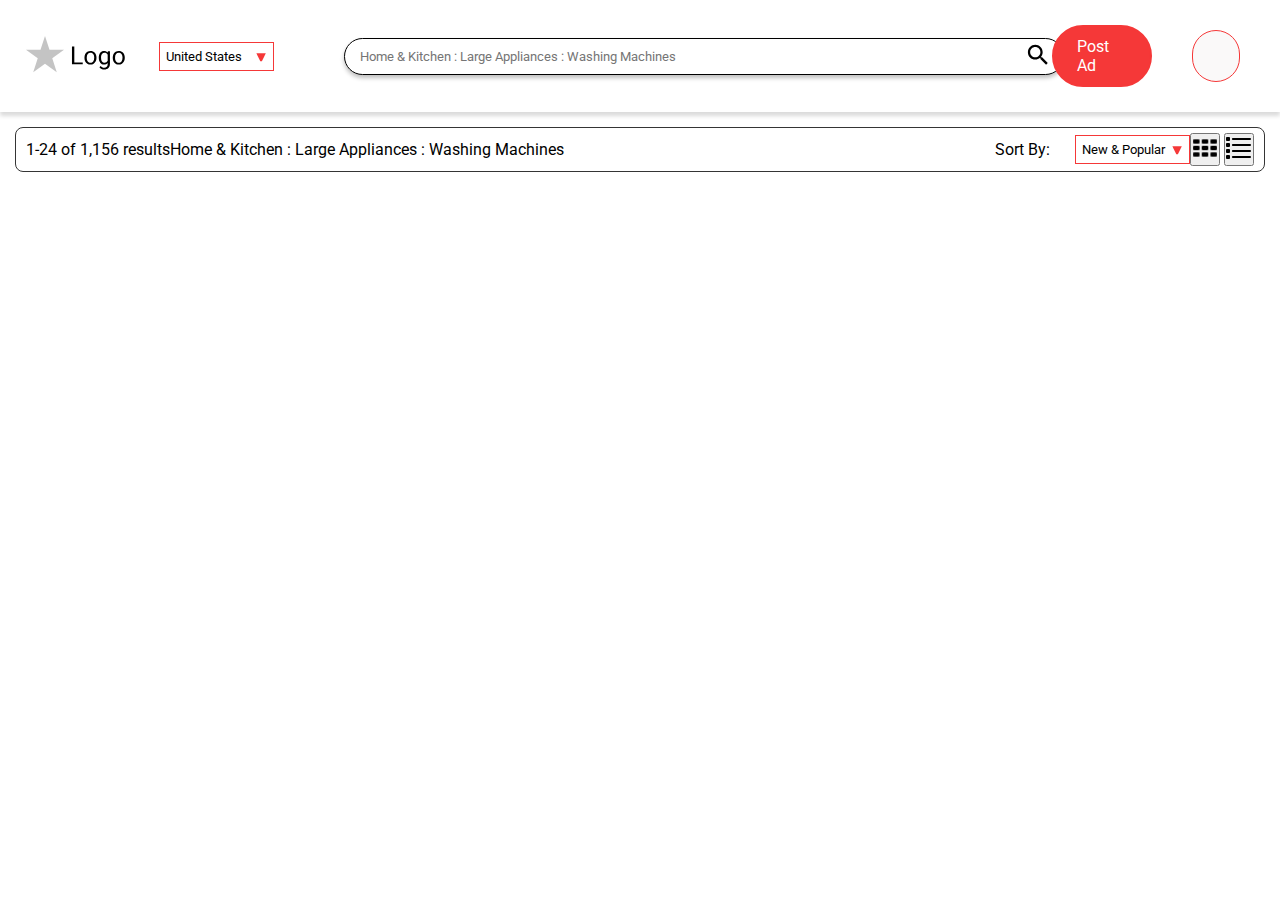
==== searchResults.html @ 64ab6a99 "first commit" ====
<!DOCTYPE html>
<html lang="en">

<head>
    <meta charset="UTF-8">
    <meta http-equiv="X-UA-Compatible" content="IE=edge">
    <meta name="viewport" content="width=device-width, initial-scale=1.0">
    <title>Search Results</title>


    <link rel="stylesheet" href="./css/utils.css">
    <link rel="stylesheet" href="./css/searchResults.css">
</head>

<body>
    <nav>
        <div class="leftNav">
            <img src="./img/logo.svg"></img>
            <select class="countryDrop" id="countries" name="countries">
                <option value="US">United States</option>
                <option value="example">Example</option>
            </select>
        </div>

        <div class="search">
            <input type="text" class="searchBar"
                placeholder="Home & Kitchen : Large Appliances : Washing Machines"></input>
            <button type="submit" class="searchIcon">
                <img src="./img/searchBtn.svg"></img>
            </button>
        </div>

        <div class="navBtn">
            <a href="./postAd.html" class="postAd">Post Ad</a>
            <div class="pfp"></div>
        </div>
    </nav>

    <section class="brief">
        <div class="left">
            <div class="noOfResults">1-24 of 1,156 results</div>
            <div class="searchText">Home & Kitchen : Large Appliances : Washing Machines</div>
        </div>

        <div class="right">
            <div class="sort">
                <p>Sort By:</p>
                <select class="countryDrop sortDrop" name="sortResults" id="sortResults">
                    <option value="newPop">New & Popular</option>
                </select>
            </div>
            <div class="sortBtn">
                <button class="gridSort"><img src="./img/gridSort.svg"></button>
                <button class="listSort"><img src="./img/listSort.svg"></button>
            </div>
        </div>
    </section>

    <main>
        <div class="filters"></div>
        <div class="results"></div>
    </main>
</body>

</html>
---- css/utils.css ----
@import url("https://fonts.googleapis.com/css2?family=Roboto&display=swap");
@import url("https://fonts.googleapis.com/css2?family=Open+Sans&display=swap");
@import url("https://fonts.googleapis.com/css2?family=Roboto+Slab&display=swap");

:root {
  --red: #f53838;
  --blue: #3e5abe;
}
* {
  margin: 0;
  padding: 0;
  font-family: "Roboto", sans-serif;
}

::-webkit-scrollbar-track {
  box-shadow: inset 0 0 6px rgba(0, 0, 0, 0.3);
  background-color: #f5f5f5;
}
::-webkit-scrollbar {
  width: 9px;
  background-color: #f5f5f5;
}
::-webkit-scrollbar-thumb {
  border-radius: 50px;
  background-color: gray;
}
::-webkit-scrollbar-thumb:hover {
  background-color: #d42222;
}

nav {
  padding: 25px;
  display: flex;
  align-items: center;
  justify-content: space-between;
  box-shadow: 0px 4px 4px #00000025;
}

.leftNav {
  display: flex;
  align-items: center;
  justify-content: center;
}

.countryDrop::-ms-expand {
  display: none;
}

.countryDrop {
  -webkit-appearance: none;
  -moz-appearance: none;
  appearance: none;

  margin-left: 25px;
  width: 115px;
  outline: 0;
  cursor: pointer;
  padding: 6px;
  border-color: var(--red);
  border-width: 1px;
  background: url("../img/dropArrow.svg") no-repeat right;
  background-position-x: 96px;
  background-position-y: 10px;
}
---- css/searchResults.css ----
.search {
  display: flex;
  align-items: center;
  justify-content: center;
  margin-left: 70px;
}

.searchBar {
  width: 720px;
  padding: 10px 15px;
  border: 1px solid #000000;
  box-sizing: border-box;
  box-shadow: 0px 3px 4px rgba(0, 0, 0, 0.25);
  border-radius: 25px;
}

.searchBar:focus {
  outline: none;
  border-radius: 25px;
  box-shadow: 0px 2px 2px var(--red);
}

.searchIcon {
  background: transparent;
  border: none;
  border-radius: 25px;
  margin-left: -40px;
  cursor: pointer;
}

.navBtn {
  width: 370px;
  margin-right: 15px;
  display: flex;
  justify-content: flex-end;
  align-items: center;
}

.postAd {
  text-decoration: none;
  padding: 10px 23px;
  border-radius: 50px;
  background-color: var(--red);
  color: white;
  border: 2px solid #f53838;
}

.postAd:hover {
  transition: 0.2s ease-in;
  transform: translateY(-3px);
  font-weight: bold;
}

.pfp {
  margin-left: 40px;
  border: 1px solid var(--red);
  border-radius: 100px;
  height: 50px;
  width: 50px;
  background-color: #faf9f9;
  cursor: pointer;
}

.brief {
  margin: 15px;
  padding: 5px 10px;
  background: linear-gradient(180deg, #ffffff 0%, #ffffff00 100%);
  border: 1px solid #353535;
  border-radius: 8px;
  display: flex;
  justify-content: space-between;
}

.left,
.right,
.sort {
  display: flex;
  justify-content: center;
  align-items: center;
}
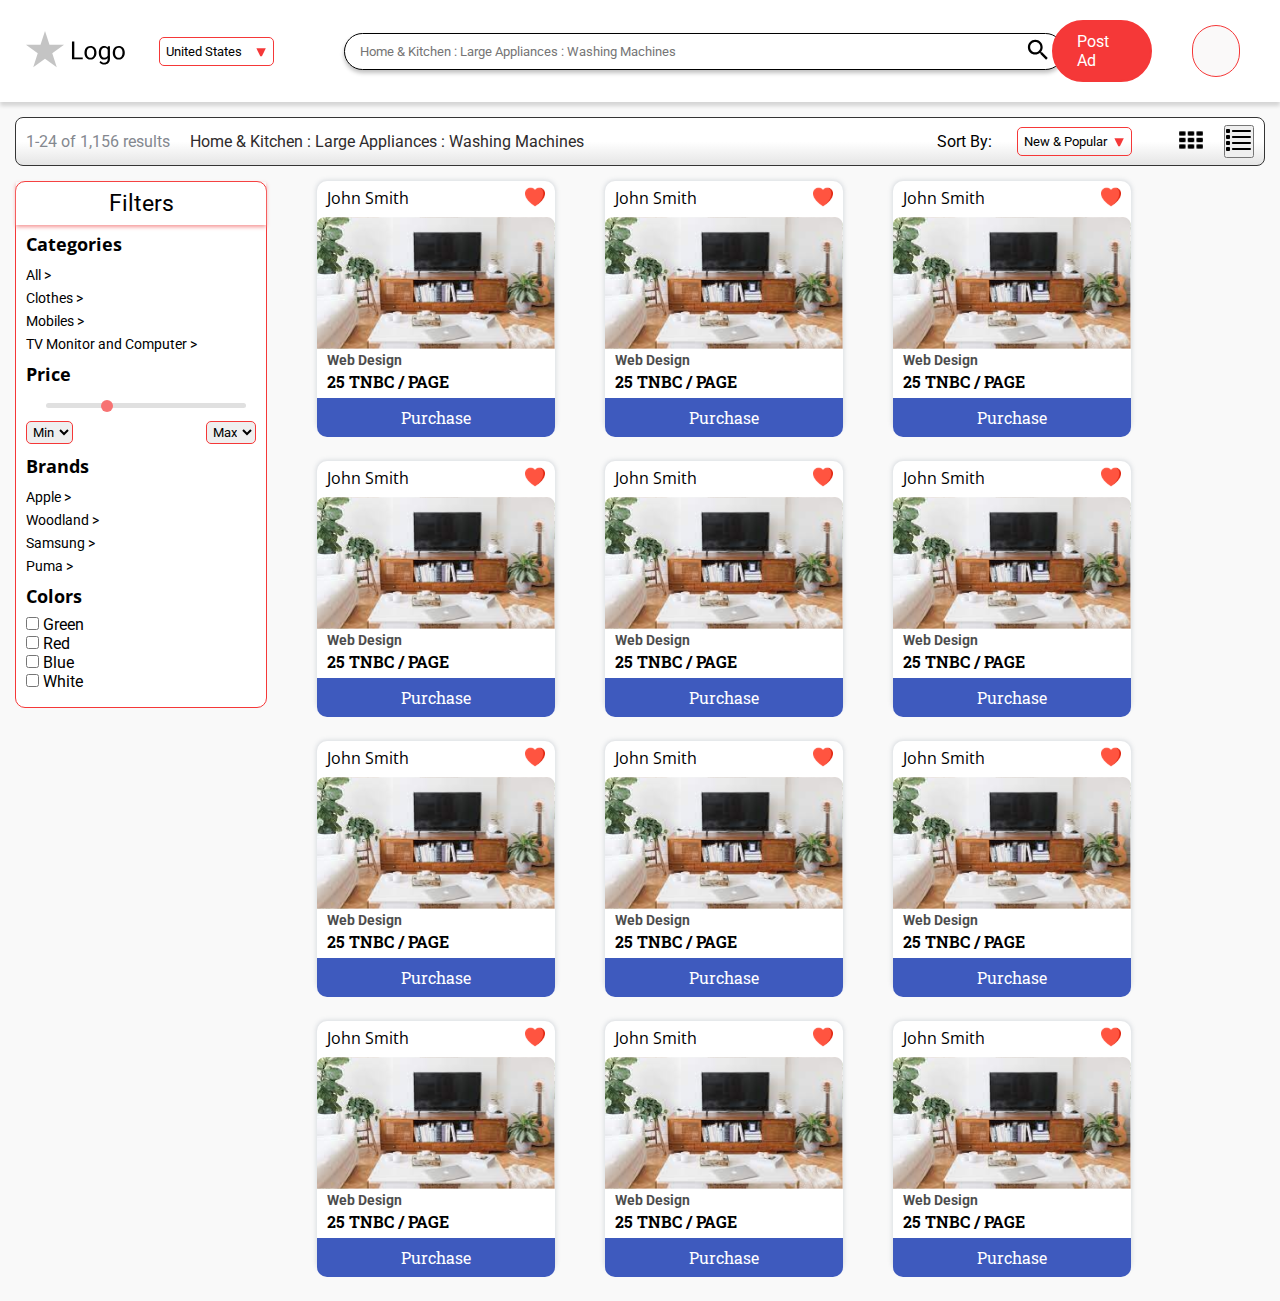
==== commit 7ce062b1: "resuts page complete" ====
--- a/searchResults.html
+++ b/searchResults.html
@@ -49,16 +49,219 @@
                     <option value="newPop">New & Popular</option>
                 </select>
             </div>
-            <div class="sortBtn">
-                <button class="gridSort"><img src="./img/gridSort.svg"></button>
-                <button class="listSort"><img src="./img/listSort.svg"></button>
+            <div class="sortBtns">
+                <button class="sortBtn"><img src="./img/gridSort.svg"></button>
+                <button class="sortbtn"><img src="./img/listSort.svg"></button>
             </div>
         </div>
     </section>
 
     <main>
-        <div class="filters"></div>
-        <div class="results"></div>
+        <div class="filters">
+            <div class="filterHead">
+                Filters
+            </div>
+
+            <div class="categories">
+                <div class="filterTxt">Categories</div>
+                <ul>
+                    <li><a href="#">All ></a></li>
+                    <li><a href="#">Clothes ></a></li>
+                    <li><a href="#">Mobiles ></a></li>
+                    <li><a href="#">TV Monitor and Computer ></a></li>
+                </ul>
+            </div>
+
+            <div class="price">
+                <div class="filterTxt">Price</div>
+                <input type="range" min="1" max="100" value="30" class="priceSlider">
+                <div class="priceDrop">
+                    <select name="minDrop" id="minDrop">
+                        <option value="Min">Min</option>
+                    </select>
+                    <select name="maxDrop" id="maxDrop">
+                        <option value="Max">Max</option>
+                    </select>
+                </div>
+            </div>
+
+            <div class="brands">
+                <div class="filterTxt">Brands</div>
+                <ul>
+                    <li><a href="#">Apple ></a></li>
+                    <li><a href="#">Woodland ></a></li>
+                    <li><a href="#">Samsung ></a></li>
+                    <li><a href="#">Puma ></a></li>
+                </ul>
+            </div>
+
+            <div class="colors">
+                <div class="filterTxt">Colors</div>
+                <div class="colorOption">
+                    <input type="checkbox" name="green" id="green">
+                    Green
+                </div>
+                <div class="colorOption">
+                    <input type="checkbox" name="Red" id="Red">
+                    Red
+                </div>
+                <div class="colorOption">
+                    <input type="checkbox" name="Blue" id="Blue">
+                    Blue
+                </div>
+                <div class="colorOption">
+                    <input type="checkbox" name="white" id="white">
+                    White
+                </div>
+            </div>
+        </div>
+
+        <div class="results">
+            <div class="item">
+                <div class="itemTop">
+                    <div class="name">John Smith</div>
+                    <button><img src="./img/fav.svg"></button>
+                </div>
+                <img src="./img/tv.svg">
+                <div class="adContent">
+                    <div class="adTitle">Web Design</div>
+                    <div class="adPrice">25 TNBC / PAGE</div>
+                </div>
+                <a href="#" class="adBtn">Purchase</a>
+            </div>
+            <div class="item">
+                <div class="itemTop">
+                    <div class="name">John Smith</div>
+                    <button><img src="./img/fav.svg"></button>
+                </div>
+                <img src="./img/tv.svg">
+                <div class="adContent">
+                    <div class="adTitle">Web Design</div>
+                    <div class="adPrice">25 TNBC / PAGE</div>
+                </div>
+                <a href="#" class="adBtn">Purchase</a>
+            </div>
+            <div class="item">
+                <div class="itemTop">
+                    <div class="name">John Smith</div>
+                    <button><img src="./img/fav.svg"></button>
+                </div>
+                <img src="./img/tv.svg">
+                <div class="adContent">
+                    <div class="adTitle">Web Design</div>
+                    <div class="adPrice">25 TNBC / PAGE</div>
+                </div>
+                <a href="#" class="adBtn">Purchase</a>
+            </div>
+            <div class="item">
+                <div class="itemTop">
+                    <div class="name">John Smith</div>
+                    <button><img src="./img/fav.svg"></button>
+                </div>
+                <img src="./img/tv.svg">
+                <div class="adContent">
+                    <div class="adTitle">Web Design</div>
+                    <div class="adPrice">25 TNBC / PAGE</div>
+                </div>
+                <a href="#" class="adBtn">Purchase</a>
+            </div>
+            <div class="item">
+                <div class="itemTop">
+                    <div class="name">John Smith</div>
+                    <button><img src="./img/fav.svg"></button>
+                </div>
+                <img src="./img/tv.svg">
+                <div class="adContent">
+                    <div class="adTitle">Web Design</div>
+                    <div class="adPrice">25 TNBC / PAGE</div>
+                </div>
+                <a href="#" class="adBtn">Purchase</a>
+            </div>
+            <div class="item">
+                <div class="itemTop">
+                    <div class="name">John Smith</div>
+                    <button><img src="./img/fav.svg"></button>
+                </div>
+                <img src="./img/tv.svg">
+                <div class="adContent">
+                    <div class="adTitle">Web Design</div>
+                    <div class="adPrice">25 TNBC / PAGE</div>
+                </div>
+                <a href="#" class="adBtn">Purchase</a>
+            </div>
+            <div class="item">
+                <div class="itemTop">
+                    <div class="name">John Smith</div>
+                    <button><img src="./img/fav.svg"></button>
+                </div>
+                <img src="./img/tv.svg">
+                <div class="adContent">
+                    <div class="adTitle">Web Design</div>
+                    <div class="adPrice">25 TNBC / PAGE</div>
+                </div>
+                <a href="#" class="adBtn">Purchase</a>
+            </div>
+            <div class="item">
+                <div class="itemTop">
+                    <div class="name">John Smith</div>
+                    <button><img src="./img/fav.svg"></button>
+                </div>
+                <img src="./img/tv.svg">
+                <div class="adContent">
+                    <div class="adTitle">Web Design</div>
+                    <div class="adPrice">25 TNBC / PAGE</div>
+                </div>
+                <a href="#" class="adBtn">Purchase</a>
+            </div>
+            <div class="item">
+                <div class="itemTop">
+                    <div class="name">John Smith</div>
+                    <button><img src="./img/fav.svg"></button>
+                </div>
+                <img src="./img/tv.svg">
+                <div class="adContent">
+                    <div class="adTitle">Web Design</div>
+                    <div class="adPrice">25 TNBC / PAGE</div>
+                </div>
+                <a href="#" class="adBtn">Purchase</a>
+            </div>
+            <div class="item">
+                <div class="itemTop">
+                    <div class="name">John Smith</div>
+                    <button><img src="./img/fav.svg"></button>
+                </div>
+                <img src="./img/tv.svg">
+                <div class="adContent">
+                    <div class="adTitle">Web Design</div>
+                    <div class="adPrice">25 TNBC / PAGE</div>
+                </div>
+                <a href="#" class="adBtn">Purchase</a>
+            </div>
+            <div class="item">
+                <div class="itemTop">
+                    <div class="name">John Smith</div>
+                    <button><img src="./img/fav.svg"></button>
+                </div>
+                <img src="./img/tv.svg">
+                <div class="adContent">
+                    <div class="adTitle">Web Design</div>
+                    <div class="adPrice">25 TNBC / PAGE</div>
+                </div>
+                <a href="#" class="adBtn">Purchase</a>
+            </div>
+            <div class="item">
+                <div class="itemTop">
+                    <div class="name">John Smith</div>
+                    <button><img src="./img/fav.svg"></button>
+                </div>
+                <img src="./img/tv.svg">
+                <div class="adContent">
+                    <div class="adTitle">Web Design</div>
+                    <div class="adPrice">25 TNBC / PAGE</div>
+                </div>
+                <a href="#" class="adBtn">Purchase</a>
+            </div>
+        </div>
     </main>
 </body>
 
--- a/css/utils.css
+++ b/css/utils.css
@@ -29,7 +29,7 @@
 }
 
 nav {
-  padding: 25px;
+  padding: 20px 25px;
   display: flex;
   align-items: center;
   justify-content: space-between;
@@ -58,6 +58,7 @@
   padding: 6px;
   border-color: var(--red);
   border-width: 1px;
+  border-radius: 5px;
   background: url("../img/dropArrow.svg") no-repeat right;
   background-position-x: 96px;
   background-position-y: 10px;
--- a/css/searchResults.css
+++ b/css/searchResults.css
@@ -1,3 +1,11 @@
+html {
+  background-color: #f9f9f9;
+}
+
+nav {
+  background-color: white;
+}
+
 .search {
   display: flex;
   align-items: center;
@@ -64,7 +72,7 @@
 .brief {
   margin: 15px;
   padding: 5px 10px;
-  background: linear-gradient(180deg, #ffffff 0%, #ffffff00 100%);
+  background: linear-gradient(180deg, #ffffff 50%, #e5e5e5 100%);
   border: 1px solid #353535;
   border-radius: 8px;
   display: flex;
@@ -78,3 +86,186 @@
   justify-content: center;
   align-items: center;
 }
+
+.noOfResults {
+  color: #84888f;
+  padding-right: 20px;
+}
+
+.searchText {
+  color: #2e2b2c;
+}
+
+.sortBtns {
+  padding-left: 30px;
+}
+
+.sortBtn {
+  background: transparent;
+  border: none;
+  border-radius: 10px;
+  padding: 4px 6px;
+  margin: 0px 10px;
+}
+
+.sortBtn:hover,
+.sortBtn:focus {
+  background-color: rgb(243, 243, 243);
+  border: 1px solid var(--red);
+  padding: 3px 5px;
+}
+
+main {
+  display: flex;
+}
+
+.filters {
+  margin-left: 15px;
+  max-height: 525px;
+  min-width: 250px;
+  background-color: white;
+  border-radius: 10px;
+  border: 1px solid var(--red);
+}
+
+.filterHead {
+  padding: 8px;
+  box-shadow: 0px 2px 4px #f59696;
+  text-align: center;
+  font-size: 23px;
+}
+
+.filterTxt {
+  font-size: 18px;
+  font-weight: 700;
+  font-family: "Open Sans";
+  padding: 7px 10px;
+}
+
+.categories ul,
+.brands ul {
+  list-style: none;
+}
+
+.categories ul li,
+.brands ul li {
+  padding: 2px 10px;
+}
+
+.categories ul li a,
+.brands ul li a {
+  text-decoration: none;
+  color: #000;
+  font-size: 14px;
+}
+
+.categories ul li a:hover,
+.brands ul li a:hover {
+  color: var(--red);
+}
+
+.priceSlider {
+  -webkit-appearance: none;
+  appearance: none;
+  margin: 0px 30px 10px 30px;
+  width: 80%;
+  height: 5px;
+  border-radius: 10px;
+  background: #d3d3d3;
+  outline: none;
+  opacity: 0.7;
+  cursor: pointer;
+}
+
+.priceSlider::-webkit-slider-thumb {
+  -webkit-appearance: none;
+  appearance: none;
+  width: 12px;
+  height: 12px;
+  border-radius: 50px;
+  background: var(--red);
+  cursor: pointer;
+}
+
+.priceDrop {
+  margin: 3px 10px;
+  display: flex;
+  justify-content: space-between;
+}
+
+.priceDrop select {
+  cursor: pointer;
+  padding: 2px;
+  border-radius: 5px;
+  border-color: var(--red);
+}
+
+.colorOption {
+  padding: 0px 10px;
+}
+
+.results {
+  display: flex;
+  flex-wrap: wrap;
+  align-items: center;
+  margin: 0 50px;
+}
+
+.item {
+  margin-right: 50px;
+  margin-bottom: 30px;
+  max-width: 238px;
+  max-height: 250px;
+  border-radius: 10px;
+  background-color: white;
+  box-shadow: 0px 0px 4px 1px #79889740;
+}
+
+.itemTop {
+  display: flex;
+  justify-content: space-between;
+  margin: 6px 10px -12px 10px;
+}
+
+.name {
+  font-family: "Open Sans";
+}
+
+.itemTop button {
+  background: none;
+  border: none;
+  cursor: pointer;
+}
+
+.adContent {
+  padding: 0 10px;
+  margin-top: -20px;
+}
+.adTitle {
+  font-size: 14px;
+  font-weight: bold;
+  opacity: 0.7;
+}
+
+.adPrice {
+  padding: 3px 0;
+  font-size: 16px;
+  font-family: "Roboto Slab";
+  font-weight: bold;
+}
+
+.adBtn {
+  display: inline-block;
+  margin-top: 3px;
+  padding: 9px 84px;
+  border-bottom-left-radius: 10px;
+  border-bottom-right-radius: 10px;
+  background-color: var(--blue);
+  font-family: "Roboto Slab";
+  text-decoration: none;
+  color: white;
+}
+
+.adBtn:hover {
+  box-shadow: 3px 3px 4px rgba(121, 136, 151, 0.5);
+}
